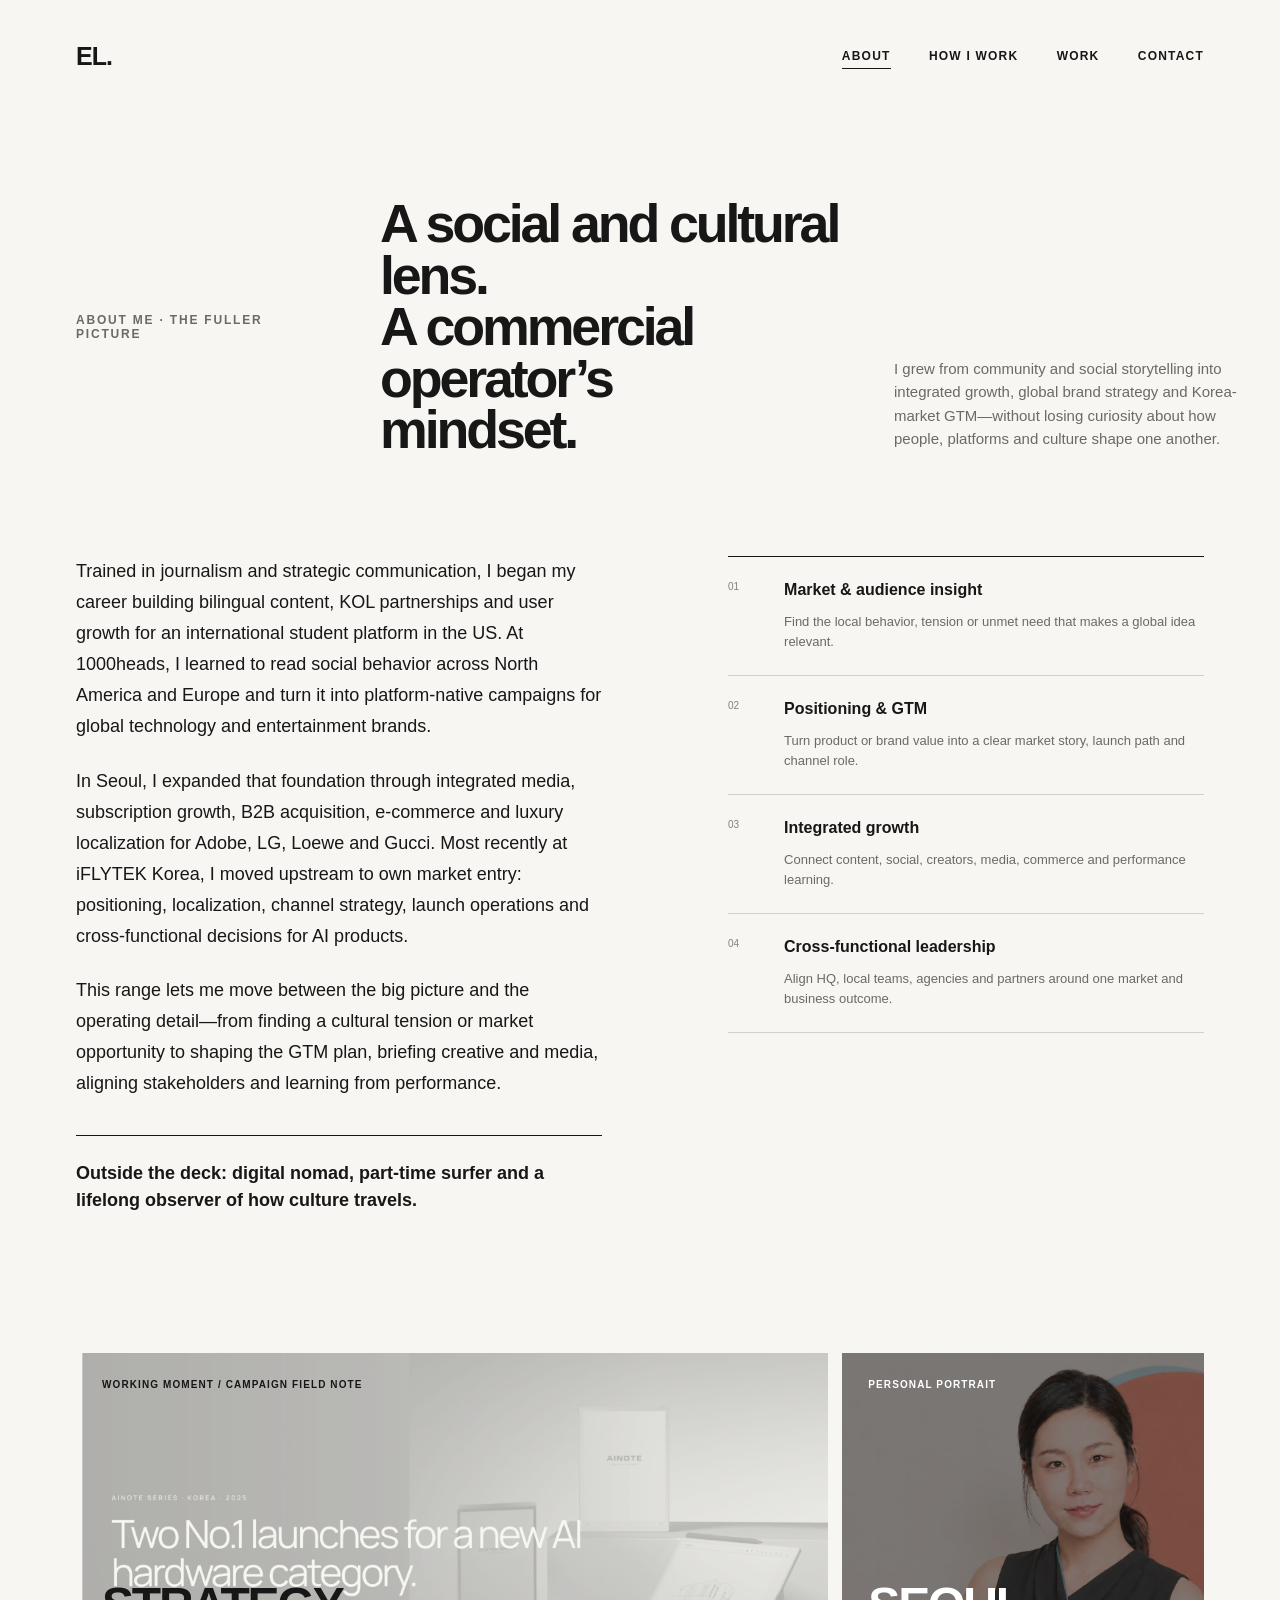
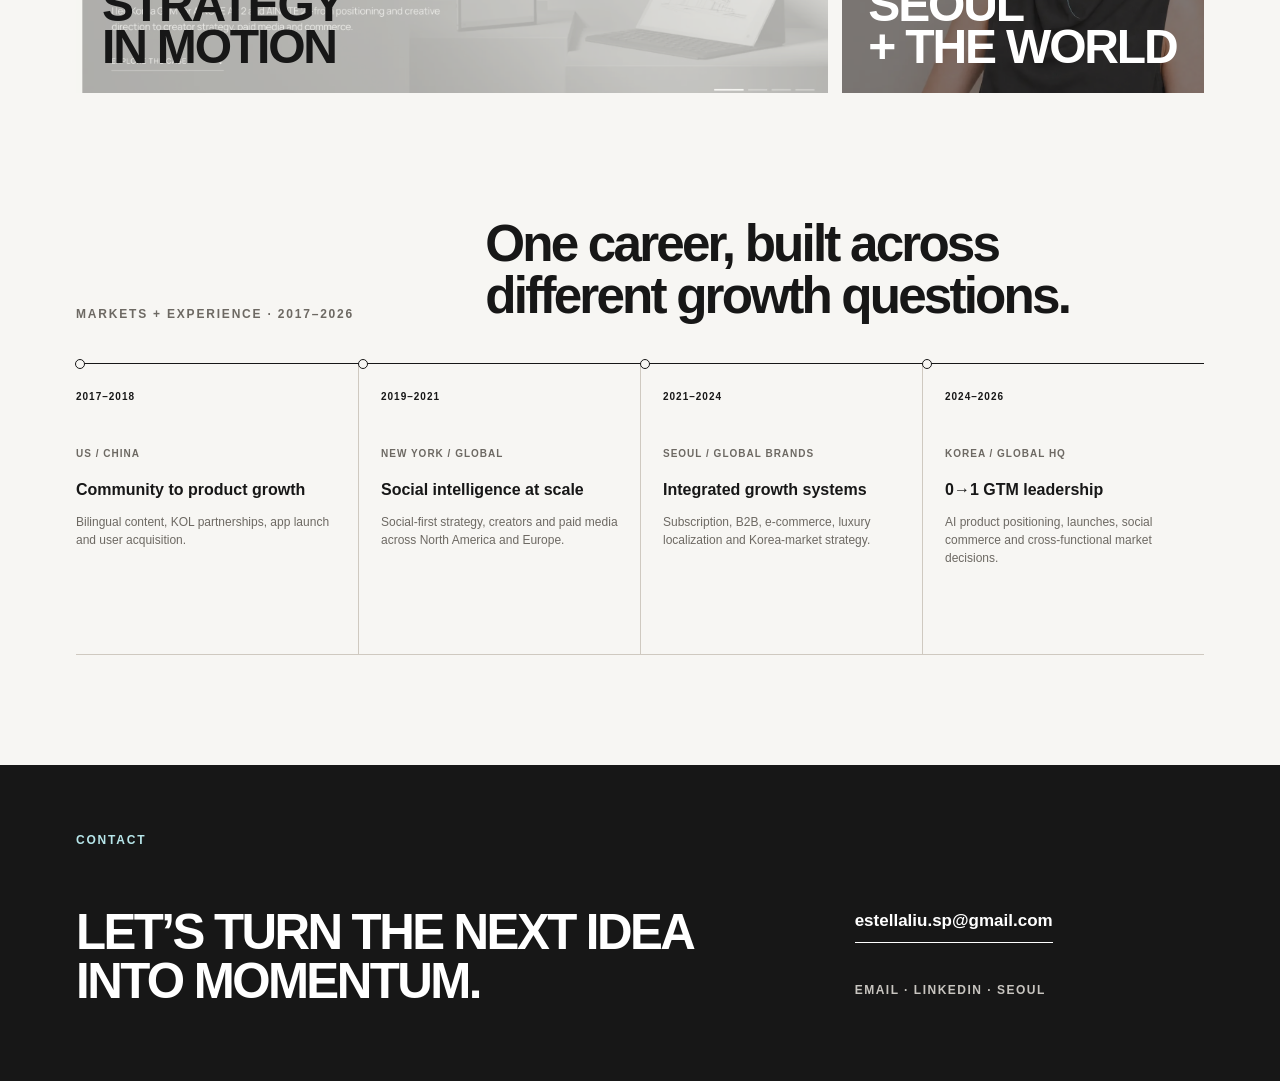
==== about.html @ e32fc7ac "Refresh homepage and add dedicated About page" ====
<!doctype html>
<html lang="en">
<head>
  <meta charset="utf-8">
  <meta name="viewport" content="width=device-width, initial-scale=1">
  <meta name="description" content="About Estella: a global marketing strategist working across culture, product, content and growth.">
  <title>About — Estella</title>
  <link rel="stylesheet" href="homepage-refresh.css?v=20260816">
</head>
<body class="about-page">
  <a class="skip-link" href="#about-main">Skip to content</a>

  <header class="site-nav shell about-nav">
    <a class="wordmark" href="index.html" aria-label="Estella home">EL.</a>
    <nav class="nav-links" aria-label="Primary navigation">
      <a href="about.html" aria-current="page">About</a>
      <a href="index.html#help">How I work</a>
      <a href="index.html#work">Work</a>
      <a href="#contact">Contact</a>
    </nav>
  </header>

  <main id="about-main">
    <section class="about-intro shell" aria-labelledby="about-title">
      <p class="section-kicker about-kicker">About me · The fuller picture</p>
      <h1 id="about-title">A social and cultural lens.<br>A commercial operator’s<br>mindset.</h1>
      <p class="about-deck">I grew from community and social storytelling into integrated growth, global brand strategy and Korea-market GTM—without losing curiosity about how people, platforms and culture shape one another.</p>
    </section>

    <section class="about-body shell">
      <div class="about-story">
        <p>Trained in journalism and strategic communication, I began my career building bilingual content, KOL partnerships and user growth for an international student platform in the US. At 1000heads, I learned to read social behavior across North America and Europe and turn it into platform-native campaigns for global technology and entertainment brands.</p>
        <p>In Seoul, I expanded that foundation through integrated media, subscription growth, B2B acquisition, e-commerce and luxury localization for Adobe, LG, Loewe and Gucci. Most recently at iFLYTEK Korea, I moved upstream to own market entry: positioning, localization, channel strategy, launch operations and cross-functional decisions for AI products.</p>
        <p>This range lets me move between the big picture and the operating detail—from finding a cultural tension or market opportunity to shaping the GTM plan, briefing creative and media, aligning stakeholders and learning from performance.</p>
        <p class="outside-line">Outside the deck: digital nomad, part-time surfer and a lifelong observer of how culture travels.</p>
      </div>

      <ol class="capability-list">
        <li>
          <span>01</span>
          <div><h2>Market &amp; audience insight</h2><p>Find the local behavior, tension or unmet need that makes a global idea relevant.</p></div>
        </li>
        <li>
          <span>02</span>
          <div><h2>Positioning &amp; GTM</h2><p>Turn product or brand value into a clear market story, launch path and channel role.</p></div>
        </li>
        <li>
          <span>03</span>
          <div><h2>Integrated growth</h2><p>Connect content, social, creators, media, commerce and performance learning.</p></div>
        </li>
        <li>
          <span>04</span>
          <div><h2>Cross-functional leadership</h2><p>Align HQ, local teams, agencies and partners around one market and business outcome.</p></div>
        </li>
      </ol>
    </section>

    <section class="about-media shell" aria-label="Working and personal portraits">
      <figure class="working-moment">
        <img src="assets/ainote-series.webp" alt="A working moment from an AI product launch campaign">
        <figcaption>Working moment / Campaign field note</figcaption>
        <strong>Strategy<br>in motion</strong>
      </figure>
      <figure class="personal-portrait">
        <img src="assets/estella-hero.webp" alt="Portrait of Estella">
        <figcaption>Personal portrait</figcaption>
        <strong>Seoul<br>+ the world</strong>
      </figure>
    </section>

    <section class="career-section shell" aria-labelledby="career-title">
      <div class="career-head">
        <p class="section-kicker">Markets + experience · 2017–2026</p>
        <h2 id="career-title">One career, built across<br>different growth questions.</h2>
      </div>
      <ol class="timeline">
        <li>
          <p class="timeline-year">2017–2018</p>
          <p class="timeline-place">US / China</p>
          <h3>Community to product growth</h3>
          <p>Bilingual content, KOL partnerships, app launch and user acquisition.</p>
        </li>
        <li>
          <p class="timeline-year">2019–2021</p>
          <p class="timeline-place">New York / Global</p>
          <h3>Social intelligence at scale</h3>
          <p>Social-first strategy, creators and paid media across North America and Europe.</p>
        </li>
        <li>
          <p class="timeline-year">2021–2024</p>
          <p class="timeline-place">Seoul / Global brands</p>
          <h3>Integrated growth systems</h3>
          <p>Subscription, B2B, e-commerce, luxury localization and Korea-market strategy.</p>
        </li>
        <li>
          <p class="timeline-year">2024–2026</p>
          <p class="timeline-place">Korea / Global HQ</p>
          <h3>0→1 GTM leadership</h3>
          <p>AI product positioning, launches, social commerce and cross-functional market decisions.</p>
        </li>
      </ol>
    </section>
  </main>

  <footer class="contact-section" id="contact">
    <div class="shell contact-grid">
      <div>
        <p class="section-kicker cyan-text">Contact</p>
        <h2>Let’s turn the next idea<br>into momentum.</h2>
      </div>
      <div class="contact-links">
        <a class="email-link" href="mailto:estellaliu.sp@gmail.com">estellaliu.sp@gmail.com</a>
        <p><a href="mailto:estellaliu.sp@gmail.com">Email</a> · <a href="https://www.linkedin.com/in/soysong/" target="_blank" rel="noreferrer">LinkedIn</a> · Seoul</p>
      </div>
    </div>
  </footer>
</body>
</html>
---- homepage-refresh.css ----
:root {
  --ink: #171717;
  --paper: #f4f1ec;
  --warm: #eee3dc;
  --muted: #6d6963;
  --line: #cfc9c0;
  --cyan: #b7e6ea;
  --coral: #f28a73;
  --white: #fff;
}

* { box-sizing: border-box; }

html {
  scroll-behavior: smooth;
  background: var(--paper);
}

body {
  margin: 0;
  color: var(--ink);
  background: var(--paper);
  font-family: Arial, Helvetica, sans-serif;
  -webkit-font-smoothing: antialiased;
}

img { display: block; max-width: 100%; }
a { color: inherit; text-decoration: none; }

.skip-link {
  position: fixed;
  top: 10px;
  left: 10px;
  z-index: 100;
  padding: 10px 14px;
  color: var(--white);
  background: var(--ink);
  transform: translateY(-150%);
}

.skip-link:focus { transform: translateY(0); }

.shell {
  width: min(100% - 9.5rem, 1448px);
  margin-inline: auto;
}

.site-nav {
  position: absolute;
  top: 0;
  left: 50%;
  z-index: 10;
  display: flex;
  align-items: center;
  justify-content: space-between;
  height: 112px;
  transform: translateX(-50%);
}

.wordmark {
  font-size: 25px;
  font-weight: 800;
  letter-spacing: -1px;
}

.nav-links {
  display: flex;
  align-items: center;
  gap: 2.4rem;
}

.nav-links a {
  position: relative;
  padding-block: 8px;
  font-size: 12px;
  font-weight: 700;
  letter-spacing: 1.2px;
  text-transform: uppercase;
}

.nav-links a::after {
  position: absolute;
  right: 0;
  bottom: 2px;
  left: 0;
  height: 1px;
  background: currentColor;
  content: "";
  transform: scaleX(0);
  transform-origin: right;
  transition: transform 180ms ease;
}

.nav-links a:hover::after,
.nav-links a:focus-visible::after,
.nav-links a[aria-current="page"]::after {
  transform: scaleX(1);
  transform-origin: left;
}

.hero {
  position: relative;
  min-height: 760px;
  overflow: hidden;
  background: var(--warm);
}

.hero-photo {
  position: absolute;
  inset: 0 0 0 14%;
}

.hero-photo img {
  width: 100%;
  height: 100%;
  object-fit: cover;
  object-position: center center;
}

.hero-shade {
  position: absolute;
  inset: 0;
  background: linear-gradient(90deg, var(--warm) 0%, rgba(238, 227, 220, .97) 28%, rgba(238, 227, 220, .58) 47%, rgba(238, 227, 220, 0) 66%);
}

.hero-content {
  position: relative;
  z-index: 2;
  display: flex;
  align-items: flex-start;
  min-height: 760px;
  padding-top: 157px;
}

.hero-copy { width: min(590px, 48%); }

.eyebrow,
.section-kicker,
.case-meta,
.more-label {
  margin: 0;
  font-size: 12px;
  font-weight: 700;
  letter-spacing: 1.8px;
  text-transform: uppercase;
}

.eyebrow {
  display: flex;
  align-items: center;
  gap: 18px;
  margin-bottom: 52px;
  white-space: nowrap;
}

.signal {
  position: relative;
  display: block;
  width: 40px;
  height: 5px;
  background: var(--coral);
}

.signal::after {
  position: absolute;
  top: -5px;
  left: 6px;
  width: 40px;
  height: 5px;
  background: var(--cyan);
  content: "";
}

.hero h1 {
  margin: 0;
  font-size: clamp(62px, 5.05vw, 80px);
  font-weight: 600;
  letter-spacing: -.061em;
  line-height: .96;
  text-transform: uppercase;
}

.hero-intro {
  max-width: 560px;
  margin: 38px 0 0;
  color: #3e3d39;
  font-size: 18px;
  line-height: 1.55;
}

.text-link {
  display: inline-flex;
  align-items: center;
  gap: 32px;
  margin-top: 42px;
  padding-bottom: 10px;
  border-bottom: 1px solid rgba(23, 23, 23, .72);
  font-size: 12px;
  font-weight: 700;
  letter-spacing: 1.5px;
  text-transform: uppercase;
}

.text-link span { font-size: 18px; transition: transform 180ms ease; }
.text-link:hover span { transform: translateY(4px); }

.help-section {
  color: var(--white);
  background: var(--ink);
  padding: 82px 0 42px;
}

.section-kicker.light { color: #eee; }

.help-section > .shell > h2,
.work-section h2,
.contact-section h2 {
  margin: 68px 0 0;
  font-size: clamp(48px, 3.85vw, 62px);
  font-weight: 550;
  letter-spacing: -.052em;
  line-height: 1;
  text-transform: uppercase;
}

.help-grid {
  display: grid;
  grid-template-columns: repeat(3, 1fr);
  margin-top: 56px;
  border-top: 1px solid #686868;
}

.help-item {
  min-height: 285px;
  padding: 54px 34px 36px 0;
}

.help-item + .help-item {
  padding-left: 34px;
  border-left: 1px solid #454545;
}

.help-number {
  margin: 0;
  font-size: 13px;
  font-weight: 700;
  letter-spacing: 1.4px;
  text-transform: uppercase;
}

.coral { color: var(--coral); }
.cyan { color: var(--cyan); }

.help-item h3 {
  margin: 50px 0 0;
  font-size: clamp(22px, 1.8vw, 28px);
  font-weight: 550;
  line-height: 1.28;
  text-transform: uppercase;
}

.help-item > p:last-child {
  max-width: 330px;
  margin: 26px 0 0;
  color: #c9c7c3;
  font-size: 16px;
  line-height: 1.55;
}

.brand-row {
  display: grid;
  grid-template-columns: 190px 1fr;
  align-items: center;
  gap: 26px;
  min-height: 85px;
  border-top: 1px solid #393939;
}

.brand-row > p {
  margin: 0;
  color: #8b8985;
  font-size: 10px;
  font-weight: 700;
  letter-spacing: 1.8px;
  text-transform: uppercase;
}

.logo-list {
  display: flex;
  align-items: center;
  justify-content: space-between;
  gap: 20px;
  color: #e8e5e1;
  white-space: nowrap;
}

.logo-list > span { display: inline-flex; align-items: center; }
.logo-iflytek { font-size: 19px; font-weight: 700; }
.logo-lg { font-size: 18px; font-weight: 700; letter-spacing: -1px; }
.logo-microsoft { gap: 8px; font-size: 15px; }
.logo-microsoft i {
  width: 19px;
  height: 19px;
  background: linear-gradient(90deg, transparent 45%, var(--ink) 45% 55%, transparent 55%), linear-gradient(transparent 45%, var(--ink) 45% 55%, transparent 55%), #e8e5e1;
}
.logo-google { gap: 7px; font-size: 20px; font-weight: 700; }
.logo-google b { font-size: 15px; font-weight: 400; }
.logo-luxury { font-family: Georgia, 'Times New Roman', serif; font-size: 18px; letter-spacing: 2.2px; }
.logo-netflix { font-size: 18px; font-weight: 900; letter-spacing: .6px; }
.logo-kiss { font-size: 20px; font-style: italic; font-weight: 900; letter-spacing: .8px; }

.work-section { padding: 85px 0 68px; }

.section-heading-row {
  display: flex;
  align-items: flex-end;
  justify-content: space-between;
}

.work-section h2 { margin-top: 66px; }

.section-note {
  margin: 0 0 3px;
  color: var(--muted);
  font-size: 14px;
}

.case-grid {
  display: grid;
  grid-template-columns: repeat(3, minmax(0, 1fr));
  gap: 36px;
  margin-top: 58px;
}

.case-card {
  min-width: 0;
  background: #ece8e2;
  transition: transform 200ms ease, box-shadow 200ms ease;
}

.case-card:hover,
.case-card:focus-visible {
  outline: none;
  transform: translateY(-5px);
  box-shadow: 0 18px 45px rgba(23, 23, 23, .12);
}

.case-visual { height: 270px; overflow: hidden; }

.image-visual img {
  width: 100%;
  height: 100%;
  object-fit: cover;
  object-position: center;
}

.case-copy { min-height: 278px; padding: 40px 26px 30px; }
.case-meta { color: var(--muted); }
.case-copy h3 {
  margin: 34px 0 0;
  font-size: 26px;
  font-weight: 600;
  letter-spacing: -.025em;
  text-transform: uppercase;
}

.case-copy dl { margin: 38px 0 0; }
.case-copy dl div { display: grid; grid-template-columns: 74px 1fr; gap: 10px; margin-top: 17px; }
.case-copy dt {
  color: #77736d;
  font-size: 12px;
  font-weight: 700;
  letter-spacing: .7px;
  text-transform: uppercase;
}
.case-copy dd { margin: 0; font-size: 14px; line-height: 1.35; }
.case-outcome {
  margin: 35px 0 0;
  font-size: 17px;
  font-weight: 700;
  line-height: 1.3;
  text-transform: uppercase;
}

.adobe-visual {
  display: flex;
  align-items: center;
  gap: 28px;
  padding: 30px 32px 22px 40px;
  color: var(--white);
  background: #222;
}

.adobe-phone {
  flex: 0 0 138px;
  height: 218px;
  padding: 16px;
  border-radius: 8px;
  background: #f6f2eb;
}

.adobe-tile {
  display: grid;
  place-items: center;
  height: 92px;
  color: var(--white);
  background: #e34b3e;
  font-size: 38px;
  font-weight: 700;
}

.adobe-phone i { display: block; height: 7px; margin-top: 19px; background: #252525; }
.adobe-phone i:last-child { width: 82%; margin-top: 13px; background: #b6b2ac; }
.adobe-results { min-width: 0; }
.adobe-results p {
  margin: 0 0 30px;
  font-size: 11px;
  font-weight: 700;
  letter-spacing: 1.2px;
  text-transform: uppercase;
}
.adobe-results strong { display: block; color: var(--coral); font-size: 42px; line-height: 1; }
.adobe-results strong small { color: #c8c5c0; font-size: 12px; font-weight: 400; text-transform: uppercase; }
.adobe-results b { display: block; margin-top: 29px; font-size: 21px; text-transform: uppercase; }
.adobe-results span { display: block; margin-top: 9px; color: var(--cyan); font-size: 11px; text-transform: uppercase; }

.gucci-visual {
  display: grid;
  grid-template-columns: 46% 54%;
  padding: 18px 18px 18px 26px;
  color: var(--white);
  background: #151515;
}

.gucci-visual img {
  width: 100%;
  height: 100%;
  object-fit: cover;
  object-position: center;
  border-left: 4px solid #ef4040;
}

.gucci-results { padding-right: 18px; }
.gucci-results p { margin: 4px 0 30px; color: #ef4040; font-size: 10px; font-weight: 700; letter-spacing: 1.2px; text-transform: uppercase; }
.gucci-results strong { display: block; font-size: 40px; line-height: 1; }
.gucci-results span { display: block; margin-top: 6px; color: #c8c5c0; font-size: 9px; letter-spacing: .5px; text-transform: uppercase; }
.gucci-results hr { margin: 16px 0; border: 0; border-top: 1px solid #444; }
.gucci-results .coral-text { color: var(--coral); font-size: 36px; }
.gucci-results b { display: block; margin-top: 16px; color: var(--cyan); font-size: 8px; letter-spacing: 1px; text-transform: uppercase; }

.more-work { margin-top: 52px; padding-top: 30px; border-top: 1px solid var(--line); }
.more-label { color: #77736d; }
.more-grid { display: grid; grid-template-columns: repeat(3, 1fr); gap: 36px; margin-top: 30px; }
.more-grid a { position: relative; display: flex; min-height: 120px; flex-direction: column; padding-right: 20px; }
.more-grid a::before { position: absolute; top: -8px; right: 20px; color: var(--muted); content: "↗"; opacity: 0; transform: translate(-6px, 6px); transition: .18s ease; }
.more-grid a:hover::before { opacity: 1; transform: translate(0); }
.more-grid strong { font-size: 17px; text-transform: uppercase; }
.more-grid span { margin-top: 13px; color: var(--muted); font-size: 12px; text-transform: uppercase; }
.more-grid em { margin-top: 24px; font-size: 10px; font-style: normal; font-weight: 700; letter-spacing: 1.2px; text-transform: uppercase; }
.more-grid small { margin-top: 8px; color: #8a857e; font-size: 9px; }

.contact-section {
  color: var(--white);
  background: var(--ink);
  padding: 68px 0 76px;
}

.contact-grid { display: grid; grid-template-columns: 2fr 1fr; align-items: end; gap: 80px; }
.contact-section h2 { margin-top: 60px; }
.cyan-text { color: var(--cyan); }
.contact-links { padding-bottom: 8px; }
.email-link { display: inline-block; padding-bottom: 11px; border-bottom: 1px solid var(--white); font-size: 17px; font-weight: 600; }
.contact-links p { margin: 40px 0 0; color: #c8c5c0; font-size: 12px; font-weight: 700; letter-spacing: 1.5px; text-transform: uppercase; }
.contact-links a:hover { color: var(--cyan); }

/* About */
.about-page { background: #f7f6f3; }
.about-nav { position: relative; left: auto; transform: none; }
.about-intro {
  display: grid;
  grid-template-columns: 250px minmax(460px, 1fr) 360px;
  gap: 54px;
  align-items: end;
  padding: 86px 0 90px;
}
.about-kicker { align-self: center; color: var(--muted); }
.about-intro h1 {
  margin: 0;
  font-size: clamp(50px, 4.2vw, 67px);
  font-weight: 550;
  letter-spacing: -.058em;
  line-height: .96;
}
.about-deck { margin: 0 0 6px; color: var(--muted); font-size: 15px; line-height: 1.55; }

.about-body {
  display: grid;
  grid-template-columns: 1.05fr .95fr;
  gap: 126px;
  padding: 10px 0 115px;
}
.about-story { max-width: 660px; }
.about-story > p { margin: 0 0 24px; font-size: 18px; line-height: 1.72; }
.about-story .outside-line { margin-top: 36px; padding-top: 24px; border-top: 1px solid var(--ink); font-weight: 600; line-height: 1.5; }
.capability-list { margin: 0; padding: 0; border-top: 1px solid var(--ink); list-style: none; }
.capability-list li { display: grid; grid-template-columns: 40px 1fr; gap: 16px; padding: 24px 0; border-bottom: 1px solid #d3d0ca; }
.capability-list li > span { color: #84817b; font-size: 10px; }
.capability-list h2 { margin: 0; font-size: 16px; font-weight: 600; }
.capability-list p { margin: 13px 0 0; color: var(--muted); font-size: 13px; line-height: 1.5; }

.about-media { display: grid; grid-template-columns: 2.08fr 1fr; gap: 14px; padding-bottom: 125px; }
.about-media figure { position: relative; height: 340px; margin: 0; overflow: hidden; }
.about-media img { width: 100%; height: 100%; object-fit: cover; }
.working-moment img { filter: grayscale(1); opacity: .42; }
.working-moment::after { position: absolute; inset: 0; background: rgba(244, 241, 236, .25); content: ""; }
.personal-portrait { color: var(--white); background: var(--ink); }
.personal-portrait img { opacity: .45; object-position: 67% center; }
.about-media figcaption,
.about-media strong { position: absolute; z-index: 2; }
.about-media figcaption { top: 26px; left: 26px; font-size: 10px; font-weight: 700; letter-spacing: 1.1px; text-transform: uppercase; }
.about-media strong { bottom: 26px; left: 26px; font-size: 48px; font-weight: 550; letter-spacing: -.045em; line-height: .87; text-transform: uppercase; }
.working-moment strong { color: var(--ink); }

.career-section { padding-bottom: 110px; }
.career-head { display: grid; grid-template-columns: 1fr 2fr; gap: 50px; align-items: end; }
.career-head .section-kicker { color: var(--muted); }
.career-head h2 { margin: 0; font-size: clamp(45px, 4vw, 64px); font-weight: 550; letter-spacing: -.055em; line-height: 1; }
.timeline { display: grid; grid-template-columns: repeat(4, 1fr); margin: 42px 0 0; padding: 0; border-top: 1px solid var(--ink); border-bottom: 1px solid var(--line); list-style: none; }
.timeline li { position: relative; min-height: 290px; padding: 27px 22px 30px 0; }
.timeline li + li { padding-left: 22px; border-left: 1px solid var(--line); }
.timeline li::before { position: absolute; top: -5px; left: -1px; width: 8px; height: 8px; border: 1px solid var(--ink); border-radius: 50%; background: #f7f6f3; content: ""; }
.timeline-year { margin: 0; font-size: 10px; font-weight: 700; letter-spacing: 1px; }
.timeline-place { margin: 46px 0 0; color: var(--muted); font-size: 10px; font-weight: 700; letter-spacing: 1px; text-transform: uppercase; }
.timeline h3 { margin: 22px 0 0; font-size: 16px; font-weight: 600; }
.timeline li > p:last-child { margin: 14px 0 0; color: var(--muted); font-size: 12px; line-height: 1.5; }

@media (max-width: 1160px) {
  .shell { width: min(100% - 5rem, 1448px); }
  .hero-copy { width: 56%; }
  .hero-shade { background: linear-gradient(90deg, var(--warm) 0%, rgba(238, 227, 220, .98) 34%, rgba(238, 227, 220, .58) 58%, transparent 78%); }
  .brand-row { grid-template-columns: 1fr; gap: 22px; padding: 24px 0 28px; }
  .logo-list { flex-wrap: wrap; justify-content: flex-start; gap: 18px 32px; white-space: normal; }
  .case-grid { gap: 20px; }
  .case-copy { padding-inline: 22px; }
  .case-copy h3 { font-size: 22px; }
  .adobe-visual { gap: 18px; padding-left: 24px; }
  .adobe-phone { flex-basis: 110px; height: 200px; }
  .adobe-results b { font-size: 17px; }
  .gucci-results strong { font-size: 32px; }
  .about-intro { grid-template-columns: 190px 1fr 300px; gap: 36px; }
  .about-body { gap: 70px; }
}

@media (max-width: 820px) {
  .shell { width: calc(100% - 2.5rem); }
  .site-nav { height: 82px; }
  .nav-links { gap: 16px; }
  .nav-links a { font-size: 9px; letter-spacing: .8px; }
  .hero { min-height: 720px; }
  .hero-photo { inset: 0; }
  .hero-photo img { object-position: 60% center; }
  .hero-shade { background: linear-gradient(90deg, rgba(238, 227, 220, .98) 0%, rgba(238, 227, 220, .82) 56%, rgba(238, 227, 220, .25) 100%); }
  .hero-content { min-height: 720px; padding-top: 150px; }
  .hero-copy { width: 88%; }
  .eyebrow { margin-bottom: 42px; font-size: 10px; white-space: normal; }
  .hero h1 { font-size: clamp(49px, 12vw, 66px); }
  .hero-intro { max-width: 500px; font-size: 16px; }
  .help-section, .work-section { padding-top: 64px; }
  .help-section > .shell > h2, .work-section h2 { margin-top: 48px; }
  .help-grid { grid-template-columns: 1fr; margin-top: 44px; }
  .help-item { min-height: auto; padding: 38px 0 44px; }
  .help-item + .help-item { padding-left: 0; border-top: 1px solid #454545; border-left: 0; }
  .help-item h3 { margin-top: 30px; }
  .case-grid { grid-template-columns: 1fr; }
  .case-visual { height: 300px; }
  .case-copy { min-height: 0; }
  .section-heading-row { display: block; }
  .section-note { margin-top: 20px; }
  .more-grid { grid-template-columns: 1fr; gap: 30px; }
  .more-grid a { min-height: 95px; border-bottom: 1px solid var(--line); }
  .contact-grid { grid-template-columns: 1fr; gap: 50px; }
  .about-intro { grid-template-columns: 1fr; gap: 30px; padding-top: 60px; }
  .about-kicker { order: 0; }
  .about-intro h1 { order: 1; }
  .about-deck { order: 2; max-width: 580px; }
  .about-body { grid-template-columns: 1fr; gap: 60px; padding-bottom: 80px; }
  .about-media { grid-template-columns: 1fr; padding-bottom: 90px; }
  .about-media figure { height: 320px; }
  .career-head { grid-template-columns: 1fr; gap: 36px; }
  .timeline { grid-template-columns: 1fr 1fr; }
  .timeline li:nth-child(3) { border-left: 0; border-top: 1px solid var(--line); }
  .timeline li:nth-child(4) { border-top: 1px solid var(--line); }
}

@media (max-width: 520px) {
  .wordmark { font-size: 22px; }
  .nav-links { gap: 11px; }
  .nav-links a:nth-child(2) { display: none; }
  .hero { min-height: 680px; }
  .hero-content { min-height: 680px; padding-top: 132px; }
  .hero-copy { width: 100%; }
  .hero h1 { font-size: 46px; }
  .hero-intro { margin-top: 30px; font-size: 15px; }
  .text-link { margin-top: 32px; }
  .help-section > .shell > h2, .work-section h2, .contact-section h2 { font-size: 43px; }
  .case-visual { height: 245px; }
  .adobe-visual { padding: 24px 20px; }
  .adobe-phone { flex-basis: 105px; height: 190px; }
  .adobe-results strong { font-size: 34px; }
  .gucci-visual { grid-template-columns: 48% 52%; padding-left: 20px; }
  .gucci-results p { margin-bottom: 22px; }
  .gucci-results strong { font-size: 29px; }
  .about-intro h1 { font-size: 43px; }
  .about-story > p { font-size: 16px; }
  .about-media strong { font-size: 42px; }
  .career-head h2 { font-size: 42px; }
  .timeline { grid-template-columns: 1fr; }
  .timeline li + li { padding-left: 0; border-top: 1px solid var(--line); border-left: 0; }
  .timeline li { min-height: 240px; }
}

@media (prefers-reduced-motion: reduce) {
  html { scroll-behavior: auto; }
  *, *::before, *::after { transition-duration: .01ms !important; }
}
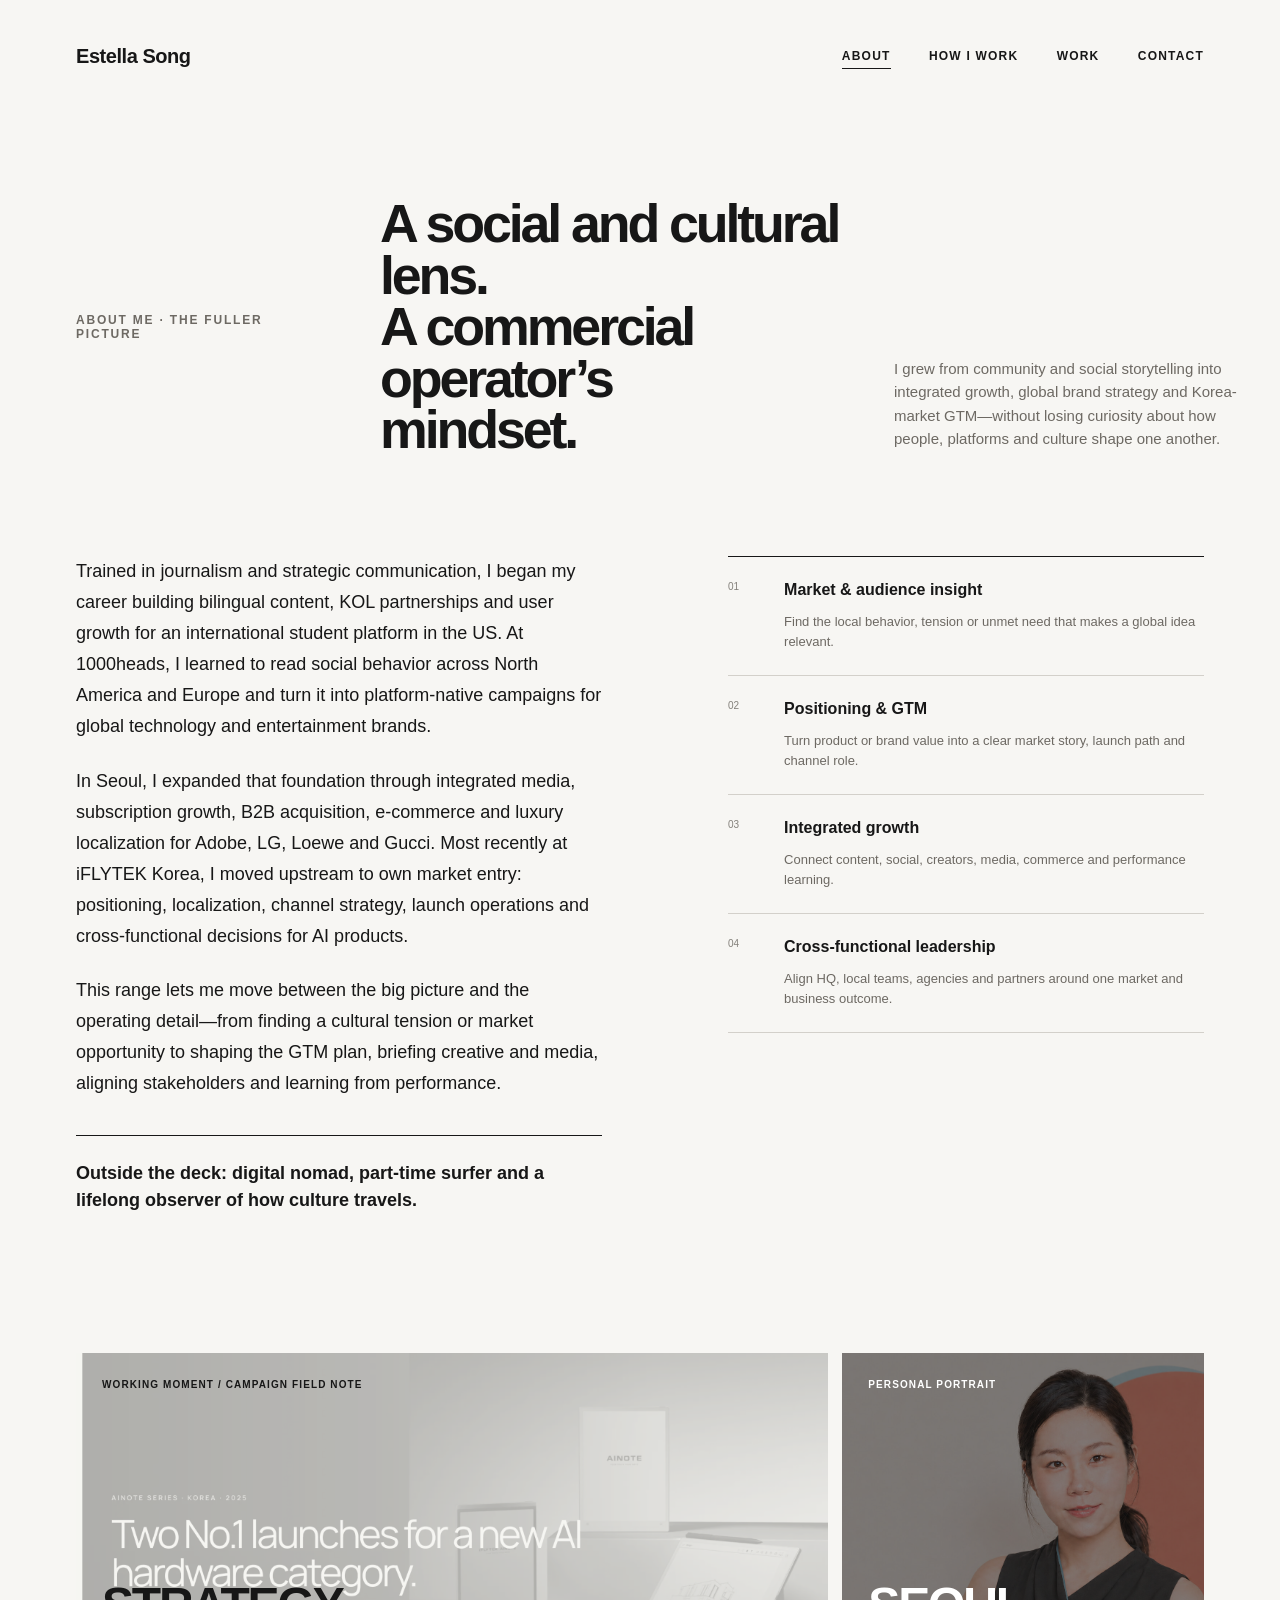
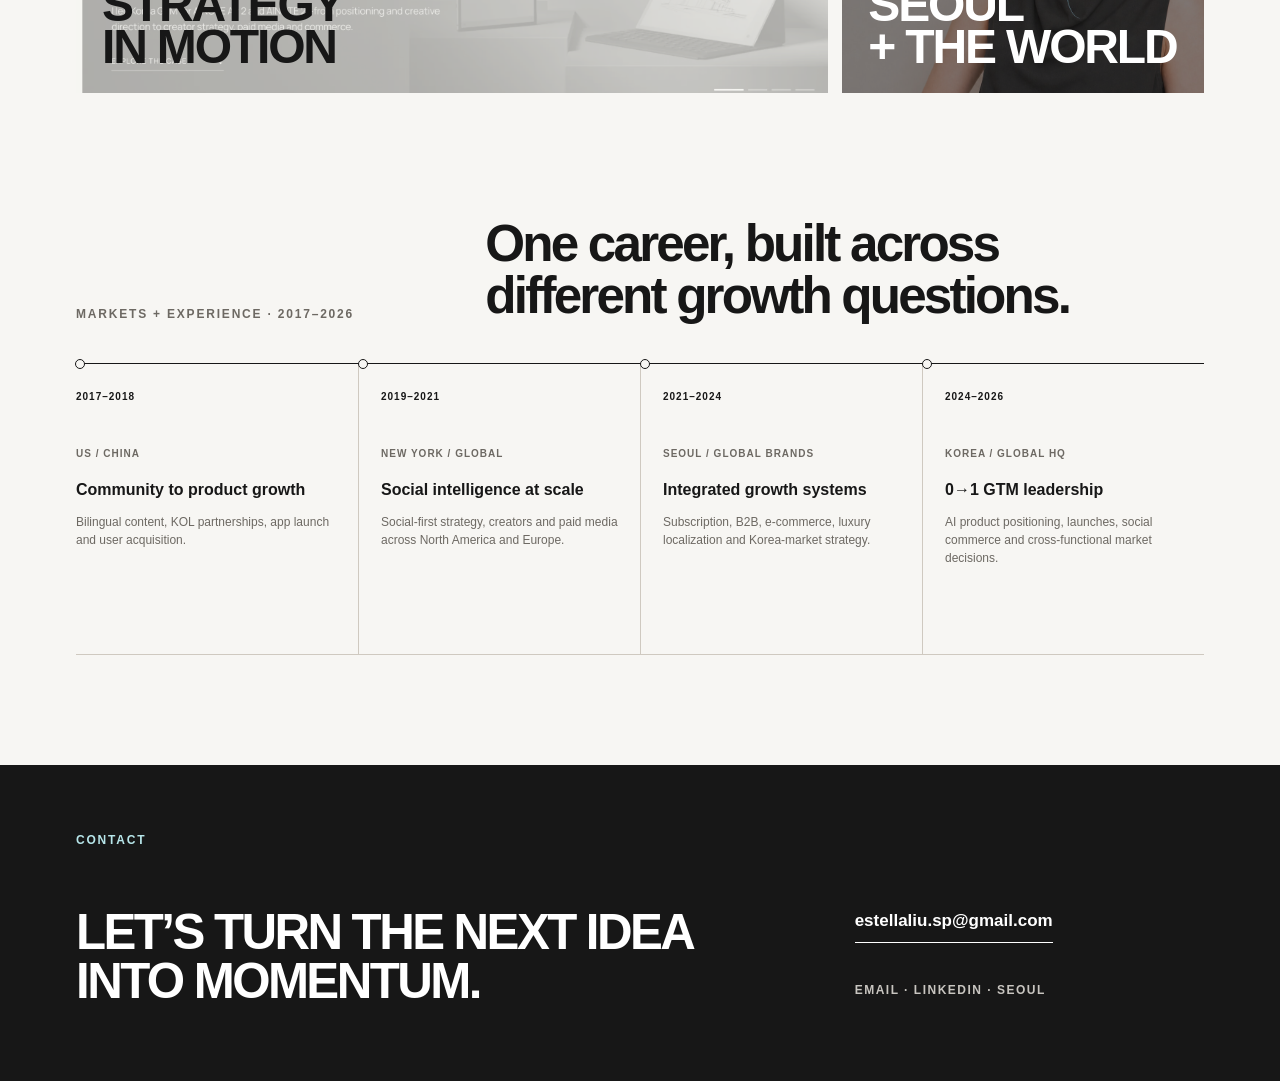
==== commit a2e51dad: "Fix hero portrait sizing and clarity" ====
--- a/about.html
+++ b/about.html
@@ -5,13 +5,13 @@
   <meta name="viewport" content="width=device-width, initial-scale=1">
   <meta name="description" content="About Estella: a global marketing strategist working across culture, product, content and growth.">
   <title>About — Estella</title>
-  <link rel="stylesheet" href="homepage-refresh.css?v=20260816">
+  <link rel="stylesheet" href="homepage-refresh.css?v=20260816-2">
 </head>
 <body class="about-page">
   <a class="skip-link" href="#about-main">Skip to content</a>
 
   <header class="site-nav shell about-nav">
-    <a class="wordmark" href="index.html" aria-label="Estella home">EL.</a>
+    <a class="wordmark" href="index.html" aria-label="Estella Song home">Estella Song</a>
     <nav class="nav-links" aria-label="Primary navigation">
       <a href="about.html" aria-current="page">About</a>
       <a href="index.html#help">How I work</a>
@@ -62,7 +62,7 @@
         <strong>Strategy<br>in motion</strong>
       </figure>
       <figure class="personal-portrait">
-        <img src="assets/estella-hero.webp" alt="Portrait of Estella">
+        <img src="assets/estella-hero-hq.jpg?v=20260816" alt="Portrait of Estella Song">
         <figcaption>Personal portrait</figcaption>
         <strong>Seoul<br>+ the world</strong>
       </figure>
--- a/homepage-refresh.css
+++ b/homepage-refresh.css
@@ -58,9 +58,9 @@
 }
 
 .wordmark {
-  font-size: 25px;
-  font-weight: 800;
-  letter-spacing: -1px;
+  font-size: 20px;
+  font-weight: 700;
+  letter-spacing: -.45px;
 }
 
 .nav-links {
@@ -106,33 +106,38 @@
 }
 
 .hero-photo {
-  position: absolute;
-  inset: 0 0 0 14%;
+  position: relative;
+  justify-self: end;
+  width: min(100%, 470px);
+  margin: 0;
+  overflow: hidden;
+  aspect-ratio: 4 / 5;
+  background: #eaded6;
 }
 
 .hero-photo img {
   width: 100%;
   height: 100%;
   object-fit: cover;
-  object-position: center center;
-}
-
-.hero-shade {
-  position: absolute;
-  inset: 0;
-  background: linear-gradient(90deg, var(--warm) 0%, rgba(238, 227, 220, .97) 28%, rgba(238, 227, 220, .58) 47%, rgba(238, 227, 220, 0) 66%);
+  object-position: 66% center;
 }
 
 .hero-content {
   position: relative;
   z-index: 2;
-  display: flex;
-  align-items: flex-start;
+  display: grid;
+  grid-template-columns: minmax(0, 1.15fr) minmax(360px, .85fr);
+  align-items: center;
+  gap: clamp(56px, 7vw, 112px);
   min-height: 760px;
-  padding-top: 157px;
-}
-
-.hero-copy { width: min(590px, 48%); }
+  padding-top: 132px;
+  padding-bottom: 54px;
+}
+
+.hero-copy {
+  width: 100%;
+  max-width: 650px;
+}
 
 .eyebrow,
 .section-kicker,
@@ -536,8 +541,12 @@
 
 @media (max-width: 1160px) {
   .shell { width: min(100% - 5rem, 1448px); }
-  .hero-copy { width: 56%; }
-  .hero-shade { background: linear-gradient(90deg, var(--warm) 0%, rgba(238, 227, 220, .98) 34%, rgba(238, 227, 220, .58) 58%, transparent 78%); }
+  .hero-content {
+    grid-template-columns: minmax(0, 1fr) minmax(320px, .72fr);
+    gap: 44px;
+  }
+  .hero-copy { max-width: 600px; }
+  .hero-photo { width: min(100%, 410px); }
   .brand-row { grid-template-columns: 1fr; gap: 22px; padding: 24px 0 28px; }
   .logo-list { flex-wrap: wrap; justify-content: flex-start; gap: 18px 32px; white-space: normal; }
   .case-grid { gap: 20px; }
@@ -556,12 +565,19 @@
   .site-nav { height: 82px; }
   .nav-links { gap: 16px; }
   .nav-links a { font-size: 9px; letter-spacing: .8px; }
-  .hero { min-height: 720px; }
-  .hero-photo { inset: 0; }
-  .hero-photo img { object-position: 60% center; }
-  .hero-shade { background: linear-gradient(90deg, rgba(238, 227, 220, .98) 0%, rgba(238, 227, 220, .82) 56%, rgba(238, 227, 220, .25) 100%); }
-  .hero-content { min-height: 720px; padding-top: 150px; }
-  .hero-copy { width: 88%; }
+  .hero { min-height: 0; }
+  .hero-content {
+    grid-template-columns: 1fr;
+    gap: 54px;
+    min-height: 0;
+    padding-top: 132px;
+    padding-bottom: 64px;
+  }
+  .hero-copy { width: 100%; max-width: 610px; }
+  .hero-photo {
+    justify-self: start;
+    width: min(100%, 420px);
+  }
   .eyebrow { margin-bottom: 42px; font-size: 10px; white-space: normal; }
   .hero h1 { font-size: clamp(49px, 12vw, 66px); }
   .hero-intro { max-width: 500px; font-size: 16px; }
@@ -593,15 +609,26 @@
 }
 
 @media (max-width: 520px) {
-  .wordmark { font-size: 22px; }
-  .nav-links { gap: 11px; }
-  .nav-links a:nth-child(2) { display: none; }
-  .hero { min-height: 680px; }
-  .hero-content { min-height: 680px; padding-top: 132px; }
+  .site-nav {
+    align-items: flex-start;
+    height: auto;
+    padding-top: 22px;
+  }
+  .wordmark { padding-top: 5px; font-size: 17px; white-space: nowrap; }
+  .nav-links {
+    max-width: 215px;
+    flex-wrap: wrap;
+    justify-content: flex-end;
+    gap: 3px 12px;
+  }
+  .nav-links a { font-size: 8px; }
+  .hero { min-height: 0; }
+  .hero-content { min-height: 0; padding-top: 126px; padding-bottom: 54px; }
   .hero-copy { width: 100%; }
   .hero h1 { font-size: 46px; }
   .hero-intro { margin-top: 30px; font-size: 15px; }
   .text-link { margin-top: 32px; }
+  .hero-photo { width: min(100%, 320px); }
   .help-section > .shell > h2, .work-section h2, .contact-section h2 { font-size: 43px; }
   .case-visual { height: 245px; }
   .adobe-visual { padding: 24px 20px; }
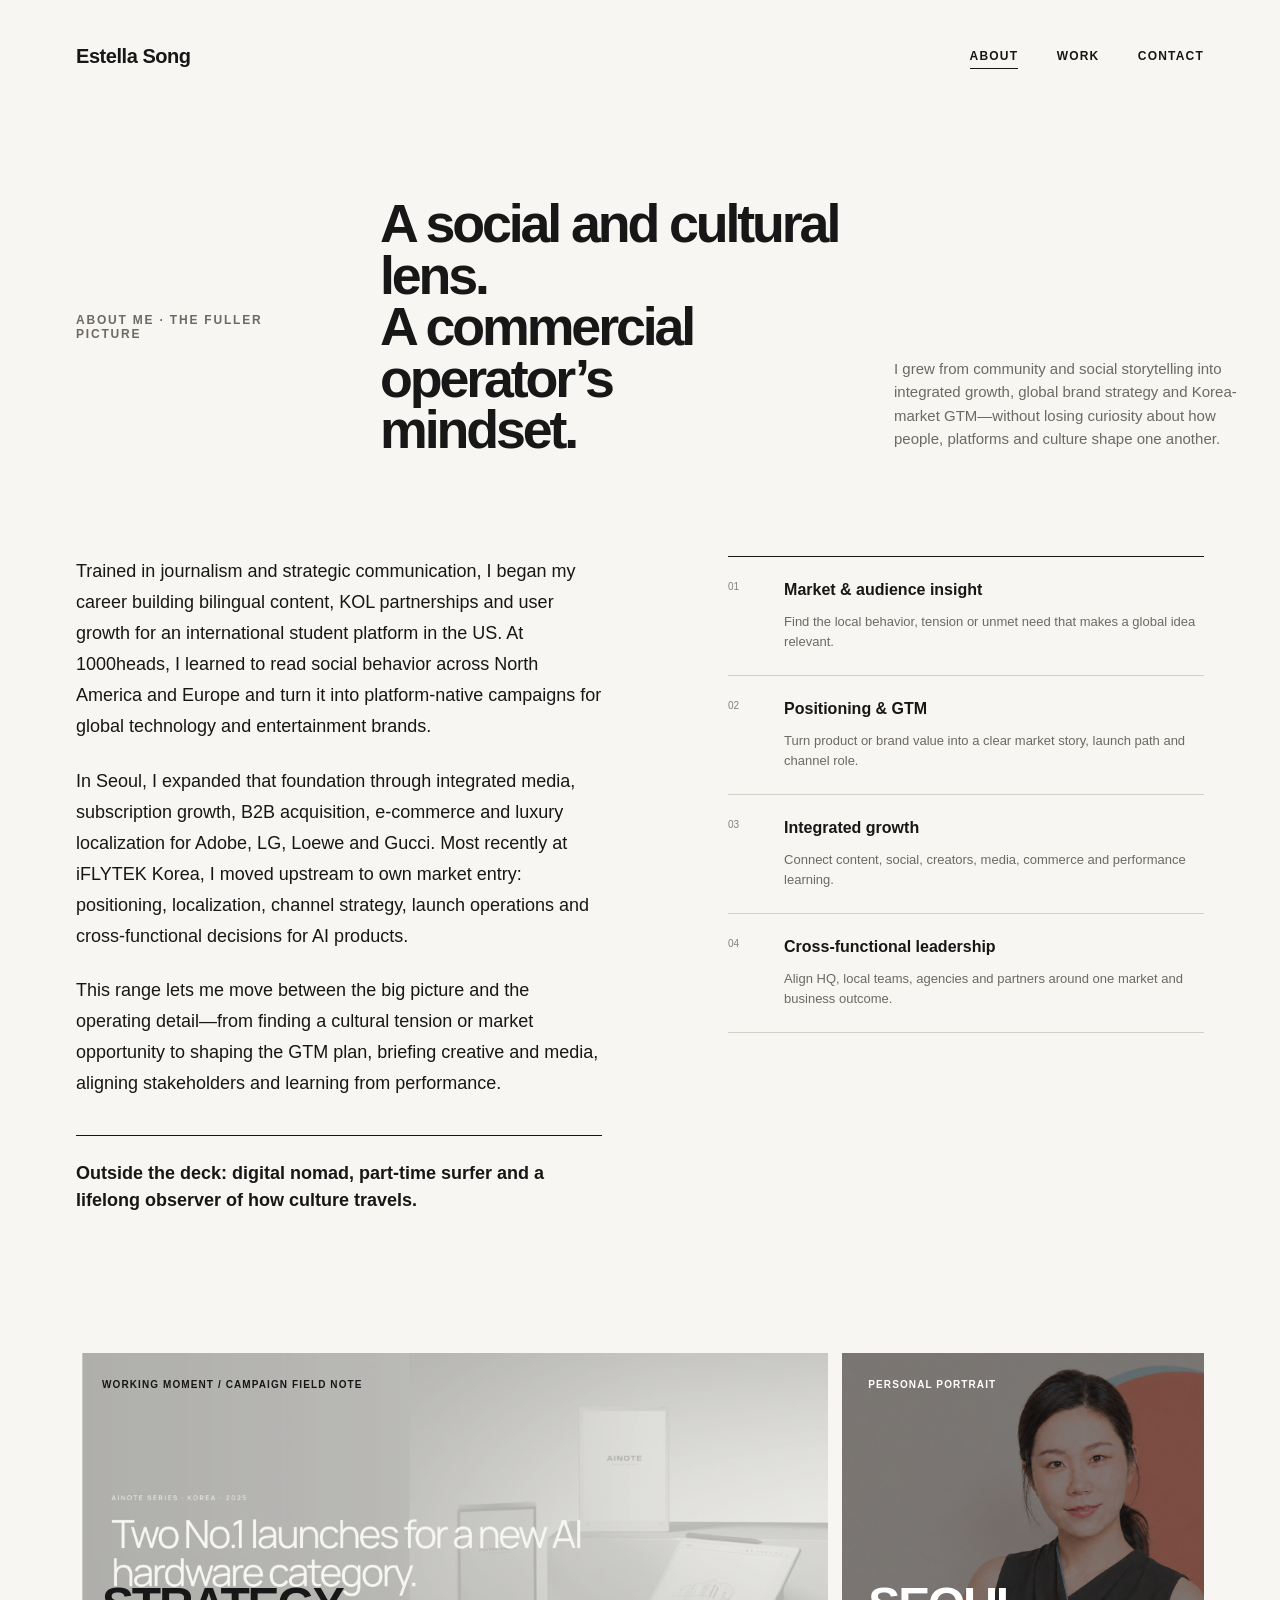
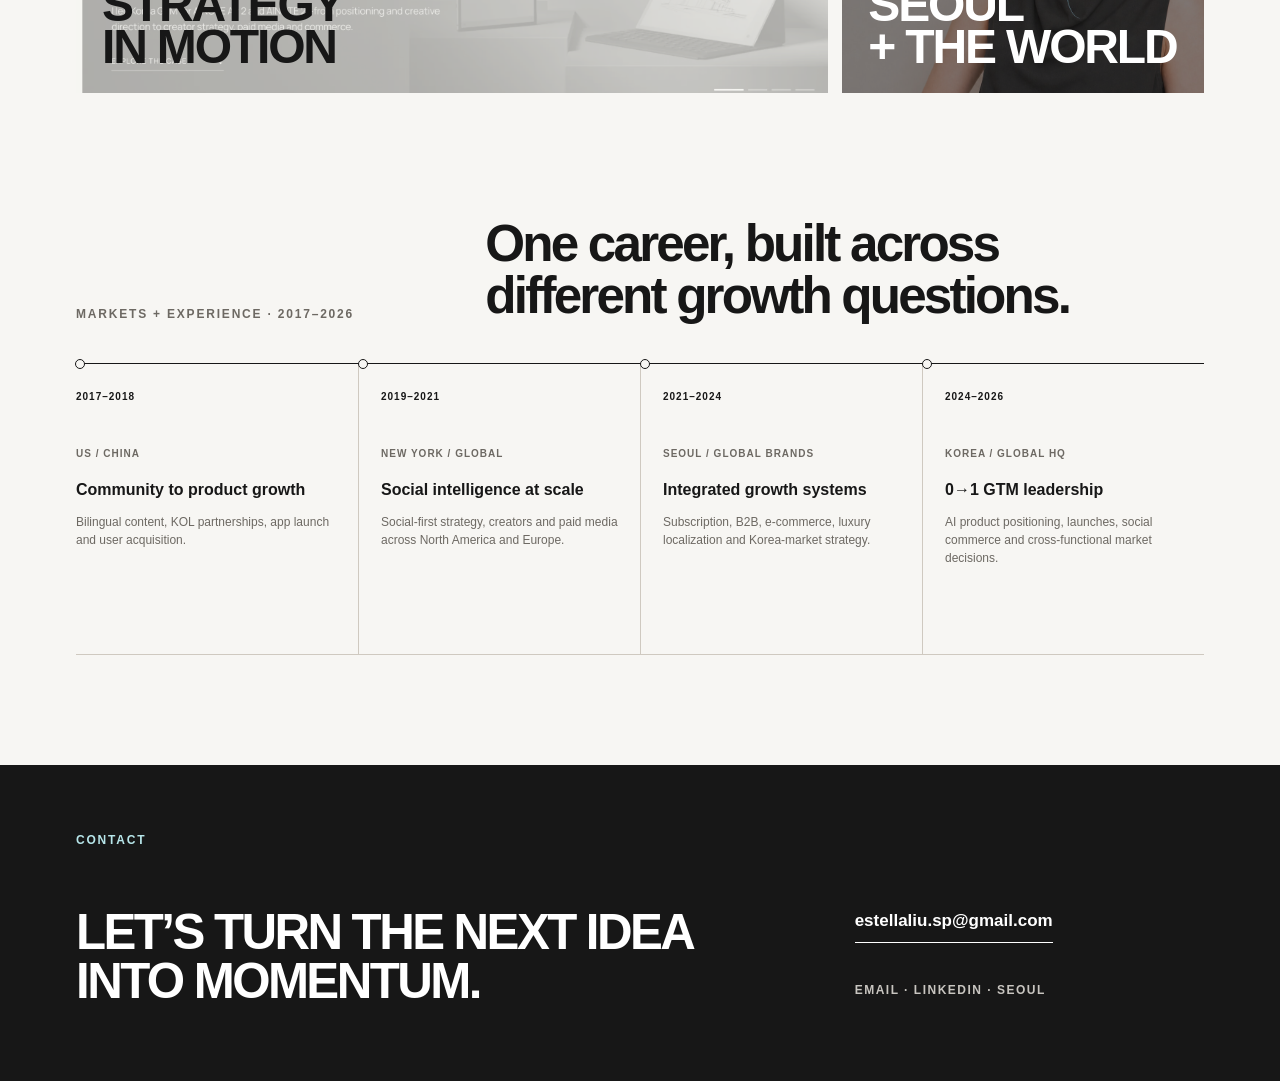
==== commit a4e53990: "Unify portrait backgrounds and simplify navigation" ====
--- a/about.html
+++ b/about.html
@@ -14,7 +14,6 @@
     <a class="wordmark" href="index.html" aria-label="Estella Song home">Estella Song</a>
     <nav class="nav-links" aria-label="Primary navigation">
       <a href="about.html" aria-current="page">About</a>
-      <a href="index.html#help">How I work</a>
       <a href="index.html#work">Work</a>
       <a href="#contact">Contact</a>
     </nav>
--- a/homepage-refresh.css
+++ b/homepage-refresh.css
@@ -102,33 +102,44 @@
   position: relative;
   min-height: 760px;
   overflow: hidden;
-  background: var(--warm);
+  background: var(--paper);
 }
 
 .hero-photo {
   position: relative;
+  align-self: stretch;
   justify-self: end;
-  width: min(100%, 470px);
+  width: 100%;
+  max-width: none;
+  min-height: 0;
   margin: 0;
-  overflow: hidden;
-  aspect-ratio: 4 / 5;
-  background: #eaded6;
+  overflow: visible;
+  background: transparent;
+}
+
+.hero-photo picture {
+  position: absolute;
+  inset: 0;
+  display: block;
 }
 
 .hero-photo img {
+  position: absolute;
+  inset: 0;
   width: 100%;
   height: 100%;
   object-fit: cover;
-  object-position: 66% center;
+  object-position: right center;
 }
 
 .hero-content {
   position: relative;
   z-index: 2;
   display: grid;
-  grid-template-columns: minmax(0, 1.15fr) minmax(360px, .85fr);
-  align-items: center;
-  gap: clamp(56px, 7vw, 112px);
+  grid-template-columns: repeat(2, minmax(0, 1fr));
+  align-content: center;
+  align-items: stretch;
+  gap: clamp(56px, 6vw, 96px);
   min-height: 760px;
   padding-top: 132px;
   padding-bottom: 54px;
@@ -542,11 +553,11 @@
 @media (max-width: 1160px) {
   .shell { width: min(100% - 5rem, 1448px); }
   .hero-content {
-    grid-template-columns: minmax(0, 1fr) minmax(320px, .72fr);
+    grid-template-columns: repeat(2, minmax(0, 1fr));
     gap: 44px;
   }
   .hero-copy { max-width: 600px; }
-  .hero-photo { width: min(100%, 410px); }
+  .hero-photo { width: 100%; max-width: none; }
   .brand-row { grid-template-columns: 1fr; gap: 22px; padding: 24px 0 28px; }
   .logo-list { flex-wrap: wrap; justify-content: flex-start; gap: 18px 32px; white-space: normal; }
   .case-grid { gap: 20px; }
@@ -567,20 +578,34 @@
   .nav-links a { font-size: 9px; letter-spacing: .8px; }
   .hero { min-height: 0; }
   .hero-content {
-    grid-template-columns: 1fr;
-    gap: 54px;
-    min-height: 0;
-    padding-top: 132px;
-    padding-bottom: 64px;
+    grid-template-columns: minmax(0, 1.12fr) minmax(210px, .88fr);
+    align-content: center;
+    align-items: stretch;
+    gap: 24px;
+    min-height: 640px;
+    padding-top: 118px;
+    padding-bottom: 48px;
   }
   .hero-copy { width: 100%; max-width: 610px; }
   .hero-photo {
-    justify-self: start;
-    width: min(100%, 420px);
-  }
-  .eyebrow { margin-bottom: 42px; font-size: 10px; white-space: normal; }
-  .hero h1 { font-size: clamp(49px, 12vw, 66px); }
-  .hero-intro { max-width: 500px; font-size: 16px; }
+    align-self: end;
+    justify-self: end;
+    width: 100%;
+    max-width: none;
+    height: auto;
+    aspect-ratio: 610 / 898;
+  }
+
+  .hero-photo img {
+    inset: 0;
+    width: 100%;
+    height: 100%;
+    object-fit: cover;
+    object-position: right center;
+  }
+  .eyebrow { margin-bottom: 36px; font-size: 9px; white-space: normal; }
+  .hero h1 { font-size: clamp(36px, 7vw, 52px); }
+  .hero-intro { max-width: 500px; font-size: 14px; }
   .help-section, .work-section { padding-top: 64px; }
   .help-section > .shell > h2, .work-section h2 { margin-top: 48px; }
   .help-grid { grid-template-columns: 1fr; margin-top: 44px; }
@@ -610,26 +635,88 @@
 
 @media (max-width: 520px) {
   .site-nav {
+    flex-direction: column;
     align-items: flex-start;
+    justify-content: flex-start;
+    gap: 7px;
     height: auto;
-    padding-top: 22px;
-  }
-  .wordmark { padding-top: 5px; font-size: 17px; white-space: nowrap; }
+    padding-top: 20px;
+  }
+  .wordmark { padding-top: 0; font-size: 16px; white-space: nowrap; }
   .nav-links {
-    max-width: 215px;
-    flex-wrap: wrap;
-    justify-content: flex-end;
-    gap: 3px 12px;
-  }
-  .nav-links a { font-size: 8px; }
+    width: 100%;
+    max-width: none;
+    flex-wrap: nowrap;
+    justify-content: flex-start;
+    gap: 16px;
+  }
+  .nav-links a { padding-block: 4px; font-size: 8px; }
   .hero { min-height: 0; }
-  .hero-content { min-height: 0; padding-top: 126px; padding-bottom: 54px; }
-  .hero-copy { width: 100%; }
-  .hero h1 { font-size: 46px; }
-  .hero-intro { margin-top: 30px; font-size: 15px; }
-  .text-link { margin-top: 32px; }
-  .hero-photo { width: min(100%, 320px); }
-  .help-section > .shell > h2, .work-section h2, .contact-section h2 { font-size: 43px; }
+  .hero-content {
+    grid-template-columns: minmax(0, 1fr) clamp(112px, 34vw, 132px);
+    align-items: start;
+    gap: 6px;
+    min-height: 0;
+    padding-top: 122px;
+    padding-bottom: 36px;
+  }
+  .hero-copy { position: relative; z-index: 2; width: 100%; min-width: 0; }
+  .eyebrow {
+    gap: 8px;
+    margin-bottom: 24px;
+    font-size: 7px;
+    letter-spacing: .8px;
+    line-height: 1.35;
+  }
+  .signal { width: 24px; height: 3px; }
+  .signal::after { top: -3px; left: 4px; width: 24px; height: 3px; }
+  .hero h1 { font-size: clamp(20px, 5.4vw, 25px); line-height: .98; }
+  .hero-intro { margin-top: 18px; font-size: 10px; line-height: 1.45; }
+  .text-link {
+    gap: 16px;
+    margin-top: 20px;
+    padding-bottom: 6px;
+    font-size: 8px;
+    letter-spacing: 1px;
+  }
+  .text-link span { font-size: 12px; }
+  .hero-photo {
+    z-index: 1;
+    align-self: start;
+    justify-self: end;
+    width: min(198px, 51vw);
+    max-width: none;
+    margin-top: 43px;
+    aspect-ratio: 900 / 891;
+  }
+  .hero-photo img {
+    object-fit: contain;
+    object-position: center top;
+  }
+  .help-section, .work-section { padding-top: 52px; }
+  .help-section > .shell > h2, .work-section h2, .contact-section h2 {
+    margin-top: 36px;
+    font-size: 34px;
+    line-height: 1.04;
+  }
+  .help-grid { margin-top: 34px; }
+  .help-item { padding: 28px 0 34px; }
+  .help-item h3 { margin-top: 22px; font-size: 22px; line-height: 1.22; }
+  .help-item > p:last-child { margin-top: 18px; font-size: 14px; line-height: 1.5; }
+  .help-number { font-size: 11px; }
+  .section-note { font-size: 12px; }
+  .case-copy { padding: 30px 20px 26px; }
+  .case-meta { font-size: 9px; }
+  .case-copy h3 { margin-top: 24px; font-size: 20px; }
+  .case-copy dl { margin-top: 28px; }
+  .case-copy dd { font-size: 13px; }
+  .case-outcome { margin-top: 28px; font-size: 14px; }
+  .more-grid strong { font-size: 15px; }
+  .more-grid span { font-size: 11px; }
+  .contact-section { padding: 56px 0 62px; }
+  .contact-grid { gap: 36px; }
+  .email-link { font-size: 15px; }
+  .contact-links p { margin-top: 30px; font-size: 10px; }
   .case-visual { height: 245px; }
   .adobe-visual { padding: 24px 20px; }
   .adobe-phone { flex-basis: 105px; height: 190px; }
